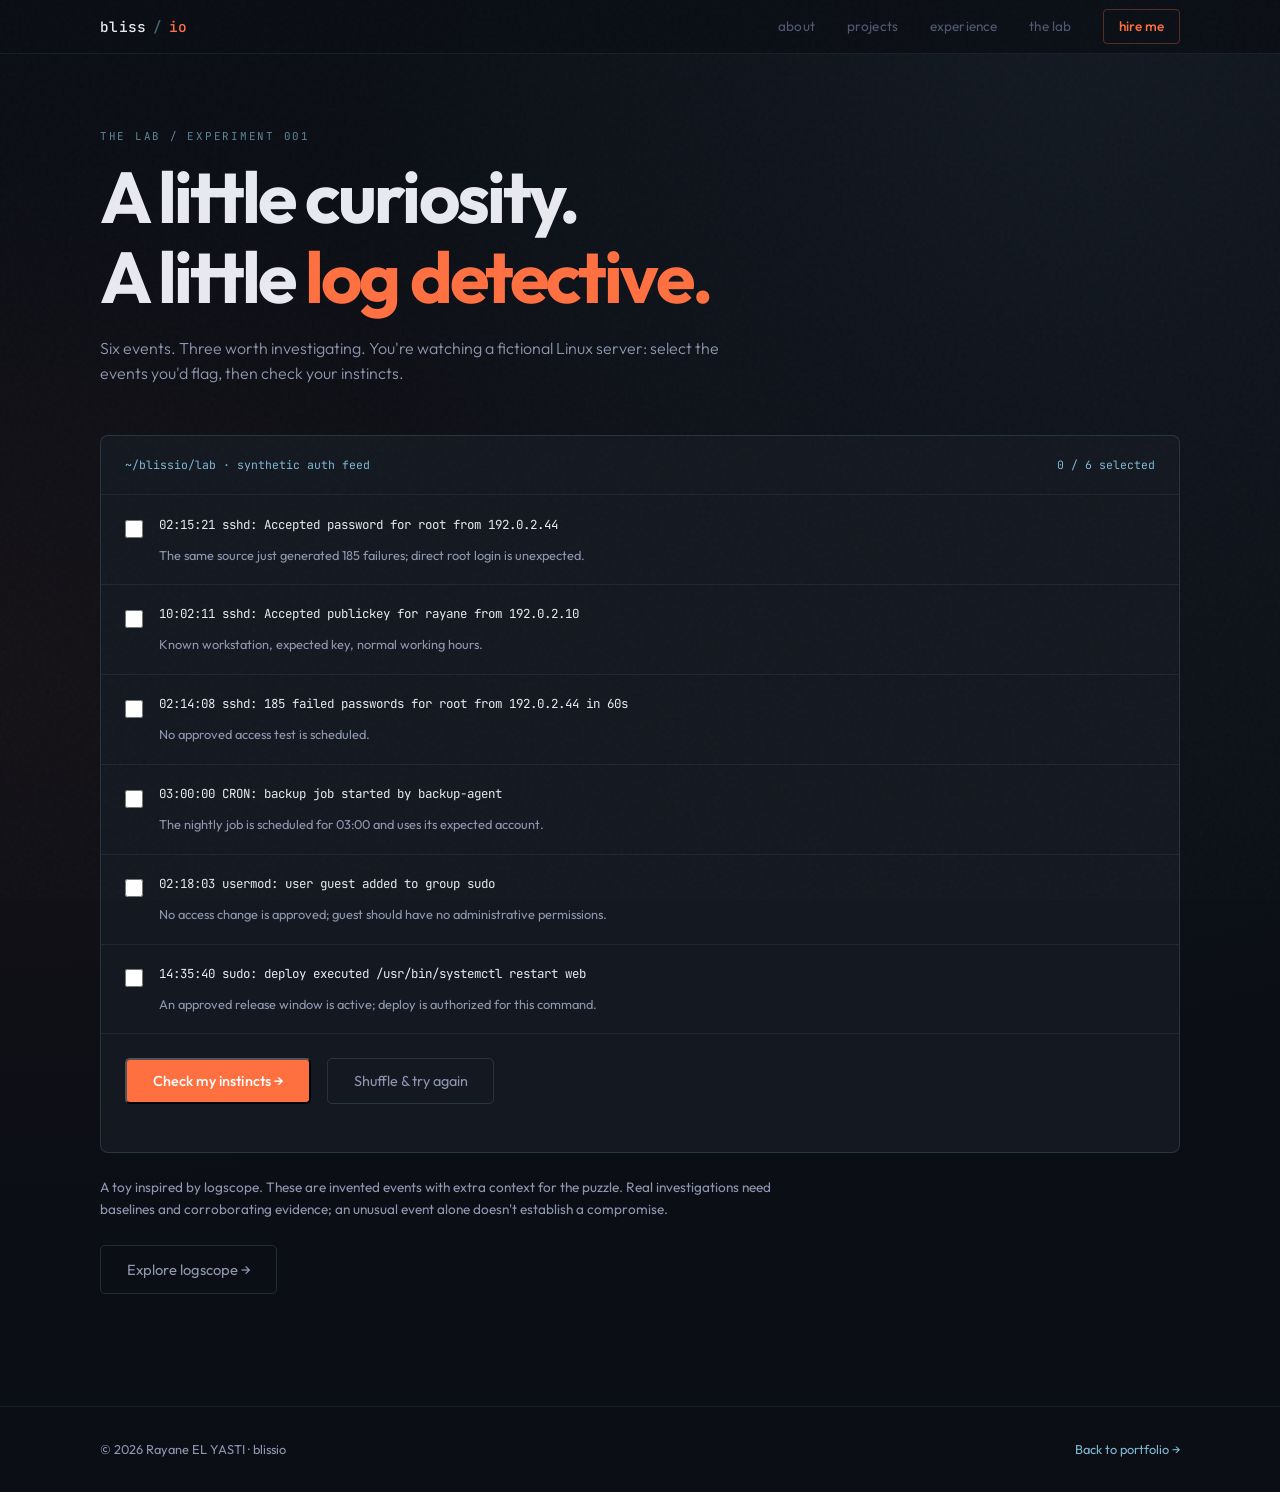
==== lab.html @ bffdbfb7 "Add interactive lab and refresh site styling Extracts the homepage styles into the shared stylesheet" ====
<!DOCTYPE html>
<html lang="en"><head><meta charset="UTF-8"><meta name="viewport" content="width=device-width,initial-scale=1"><title>The Lab · blissio</title><meta name="description" content="Play Log Detective: a small security puzzle by Rayane El Yasti."><link rel="icon" href="icon.png"><link rel="stylesheet" href="style.css"><link href="https://fonts.googleapis.com/css2?family=Outfit:wght@300;400;500;600;700&family=JetBrains+Mono:wght@400;500&display=swap" rel="stylesheet"><style>
.lab-heading { font-size:clamp(2.5rem,6vw,4.5rem);letter-spacing:-.04em;line-height:1.1; }
.lab-heading em { color:var(--accent);font-style:normal; }
.lab-panel { margin-top:3rem;border:1px solid var(--border-2);border-radius:8px;overflow:hidden;background:var(--bg-card); }
.lab-toolbar { padding:1.25rem 1.5rem;border-bottom:1px solid var(--border);display:flex;justify-content:space-between;gap:1rem;flex-wrap:wrap;font-family:'JetBrains Mono',monospace;font-size:.72rem;color:var(--fjord); }
.event { display:block;padding:1.2rem 1.5rem;border-bottom:1px solid var(--border);cursor:pointer; }
.event:hover { background:var(--bg-card-2); }
.event-line { display:flex;align-items:flex-start;gap:1rem; }
.event input { accent-color:var(--accent);margin-top:.35rem;flex:none;width:18px;height:18px; }
.event code { font-family:'JetBrains Mono',monospace;font-size:.78rem;overflow-wrap:anywhere;color:var(--text); }
.event small { display:block;color:var(--text-2);margin:.4rem 0 0 2.1rem;font-size:.8rem; }
.verdict { margin:.7rem 0 0 2.1rem;color:var(--fjord);font-size:.85rem; }
.lab-actions { padding:1.5rem;display:flex;gap:1rem;flex-wrap:wrap; }
.lab-actions button { font-family:inherit;cursor:pointer;font-size:.9rem; }
.result { padding:0 1.5rem 1.5rem;color:var(--fjord); }
.lab-note { color:var(--text-2);font-size:.85rem;margin-top:1.5rem;max-width:700px; }
</style></head><body class="inner-page"><nav class="navbar scrolled" id="navbar"><div class="nav-inner">
<a href="index.html" class="nav-logo">bliss<span class="nav-logo-slash">/</span><span class="nav-logo-accent">io</span></a>
<div class="nav-links" id="navLinks"><a href="index.html#about">about</a><a href="projects.html">projects</a><a href="index.html#experience">experience</a><a href="lab.html">the lab</a><a href="index.html#contact" class="nav-cta">hire me</a></div>
<button class="nav-toggle" id="navToggle" aria-label="Toggle menu" aria-expanded="false"><span></span><span></span><span></span></button></div></nav>
<main class="section page-main"><div class="container"><div class="section-label">the lab / experiment 001</div><h1 class="lab-heading">A little curiosity.<br>A little <em>log detective.</em></h1><p class="page-intro">Six events. Three worth investigating. You're watching a fictional Linux server: select the events you'd flag, then check your instincts.</p>
<div class="lab-panel"><div class="lab-toolbar"><span>~/blissio/lab · synthetic auth feed</span><span id="selection">0 / 6 selected</span></div><form id="game"><div id="events"></div><div class="lab-actions"><button class="btn-primary" type="submit">Check my instincts →</button><button class="btn-ghost" type="button" id="reset">Shuffle &amp; try again</button></div><div class="result" id="result" role="status" aria-live="polite"></div></form></div><p class="lab-note">A toy inspired by logscope. These are invented events with extra context for the puzzle. Real investigations need baselines and corroborating evidence; an unusual event alone doesn't establish a compromise.</p><a href="https://github.com/blissio/logscope" class="btn-ghost" style="margin-top:1.5rem">Explore logscope →</a></div></main><footer class="page-footer"><div class="container"><span>© 2026 Rayane EL YASTI · blissio</span><a href="index.html">Back to portfolio →</a></div></footer>
<script>document.getElementById('navToggle').addEventListener('click',function(){var open=document.getElementById('navLinks').classList.toggle('open');this.setAttribute('aria-expanded',String(open));});
const scenarios=[
{log:'02:14:08 sshd: 185 failed passwords for root from 192.0.2.44 in 60s',context:'No approved access test is scheduled.',flag:true,why:'The concentrated failures targeting root warrant investigation for brute-force activity.'},
{log:'10:02:11 sshd: Accepted publickey for rayane from 192.0.2.10',context:'Known workstation, expected key, normal working hours.',flag:false,why:'This matches the supplied access baseline. Keep the audit record; no additional flag is needed for this puzzle.'},
{log:'02:15:21 sshd: Accepted password for root from 192.0.2.44',context:'The same source just generated 185 failures; direct root login is unexpected.',flag:true,why:'A successful root login after concentrated failures is a high-priority event to investigate.'},
{log:'03:00:00 CRON: backup job started by backup-agent',context:'The nightly job is scheduled for 03:00 and uses its expected account.',flag:false,why:'The time and account match the documented backup schedule.'},
{log:'14:35:40 sudo: deploy executed /usr/bin/systemctl restart web',context:'An approved release window is active; deploy is authorized for this command.',flag:false,why:'This is consistent with an authorized deployment. Context prevents unnecessary alerts.'},
{log:'02:18:03 usermod: user guest added to group sudo',context:'No access change is approved; guest should have no administrative permissions.',flag:true,why:'An unexpected administrative privilege change warrants investigation, especially alongside the earlier login.'}
];
let round=[];
function render(){round=scenarios.slice();for(let i=round.length-1;i>0;i--){const j=Math.floor(Math.random()*(i+1));[round[i],round[j]]=[round[j],round[i]];}
const root=document.getElementById('events');root.replaceChildren();round.forEach((event,i)=>{const label=document.createElement('label');label.className='event';const line=document.createElement('div');line.className='event-line';const box=document.createElement('input');box.type='checkbox';box.name='event';box.value=i;const code=document.createElement('code');code.textContent=event.log;line.append(box,code);const context=document.createElement('small');context.textContent=event.context;label.append(line,context);root.append(label);});document.getElementById('result').textContent='';update();}
function update(){document.getElementById('selection').textContent=document.querySelectorAll('[name=event]:checked').length+' / 6 selected';}
document.getElementById('events').addEventListener('change',update);
document.getElementById('game').addEventListener('submit',function(e){e.preventDefault();let correct=0;document.querySelectorAll('.event').forEach((label,i)=>{const box=label.querySelector('input');const matched=box.checked===round[i].flag;if(matched)correct++;let verdict=label.querySelector('.verdict');if(!verdict){verdict=document.createElement('p');verdict.className='verdict';label.append(verdict);}verdict.textContent=(round[i].flag?'Investigate. ':'Expected activity. ')+round[i].why;box.disabled=true;});document.getElementById('result').textContent=correct+' / 6 decisions matched. '+(correct===6?'Sharp eyes. You caught all three signals without flagging the routine activity.':'Review the context above, then shuffle for another round.');});
document.getElementById('reset').addEventListener('click',render);render();
</script></body></html>
---- style.css ----
*, *::before, *::after { margin: 0; padding: 0; box-sizing: border-box; }

    :root {
        /* Norwegian winter palette  deep slate sky, fjord teal, warm orange fire */
        --bg:           #0b0e15;
        --bg-2:         #0f1219;
        --bg-card:      #141820;
        --bg-card-2:    #191e28;
        --border:       rgba(126,184,212,0.10);
        --border-2:     rgba(126,184,212,0.18);
        --text:         #e8eaf0;
        --text-2:       #8e97b0;
        --text-3:       #505870;
        --accent:       #ff7040;
        --accent-2:     #ff9268;
        --accent-glow:  rgba(255,112,64,0.20);
        --fjord:        #7eb8d4;
        --fjord-dim:    rgba(126,184,212,0.15);
        --fjord-glow:   rgba(126,184,212,0.08);
    }

    html { scroll-behavior: smooth; }

    body {
        font-family: 'Outfit', -apple-system, sans-serif;
        background: var(--bg);
        color: var(--text);
        line-height: 1.6;
        overflow-x: hidden;
        -webkit-font-smoothing: antialiased;
    }

    /* GRAIN OVERLAY  indie web texture */
    body::before {
        content: '';
        position: fixed; inset: 0; z-index: 9998;
        pointer-events: none;
        background-image: url("data:image/svg+xml,%3Csvg viewBox='0 0 256 256' xmlns='http://www.w3.org/2000/svg'%3E%3Cfilter id='noise'%3E%3CfeTurbulence type='fractalNoise' baseFrequency='0.9' numOctaves='4' stitchTiles='stitch'/%3E%3C/filter%3E%3Crect width='100%25' height='100%25' filter='url(%23noise)' opacity='1'/%3E%3C/svg%3E");
        opacity: 0.025;
    }

    /* REVEAL */
    .reveal, .reveal-left, .reveal-right {
        opacity: 0;
        transform: translateY(28px);
        transition: opacity 0.85s cubic-bezier(0.16, 1, 0.3, 1),
                    transform 0.85s cubic-bezier(0.16, 1, 0.3, 1);
    }
    .reveal-left  { transform: translateX(-28px); }
    .reveal-right { transform: translateX(28px); }
    .reveal.in-view, .reveal-left.in-view, .reveal-right.in-view { opacity: 1; transform: translate(0,0); }
    .delay-1 { transition-delay: 0.08s; }
    .delay-2 { transition-delay: 0.16s; }
    .delay-3 { transition-delay: 0.24s; }
    .delay-4 { transition-delay: 0.34s; }

    /* NAVBAR */
    .navbar {
        position: fixed; top: 0; left: 0; right: 0;
        z-index: 1000; padding: 0 2rem; height: 54px;
        display: flex; align-items: center;
        transition: background 0.35s, border-color 0.35s;
        border-bottom: 1px solid transparent;
    }
    .navbar.scrolled {
        background: rgba(11,14,21,0.88);
        backdrop-filter: blur(24px); -webkit-backdrop-filter: blur(24px);
        border-bottom-color: var(--border);
    }
    .nav-inner {
        width: 100%; max-width: 1080px; margin: 0 auto;
        display: flex; align-items: center; justify-content: space-between;
    }
    .nav-logo {
        font-family: 'JetBrains Mono', monospace;
        font-size: 0.9rem; font-weight: 500; letter-spacing: 0.02em;
        color: var(--text); text-decoration: none;
        display: flex; align-items: center; gap: 0.4rem;
    }
    .nav-logo-slash { color: var(--fjord); opacity: 0.5; }
    .nav-logo-accent { color: var(--accent); }
    .nav-links { display: flex; align-items: center; gap: 2rem; }
    .nav-links a {
        color: var(--text-3); text-decoration: none;
        font-size: 0.85rem; font-weight: 400;
        transition: color 0.2s; letter-spacing: 0.01em;
    }
    .nav-links a:hover { color: var(--text); }
    .nav-cta {
        color: var(--accent) !important; font-weight: 500 !important;
        border: 1px solid rgba(255,112,64,0.3) !important;
        padding: 0.35rem 0.9rem; border-radius: 4px;
        transition: background 0.2s, border-color 0.2s !important;
    }
    .nav-cta:hover { background: rgba(255,112,64,0.08) !important; border-color: rgba(255,112,64,0.5) !important; }
    .nav-toggle {
        display: none; flex-direction: column; gap: 5px;
        background: none; border: none; cursor: pointer; padding: 4px;
    }
    .nav-toggle span {
        display: block; width: 20px; height: 1.5px;
        background: var(--text); border-radius: 2px; transition: all 0.3s;
    }

    /* HERO */
    .hero {
        min-height: 100vh; display: flex; align-items: center;
        position: relative; overflow: hidden; padding: 8rem 2rem 5rem;
    }
    .hero-bg { position: absolute; inset: 0; z-index: 0; overflow: hidden; }
    .hero-aurora {
        position: absolute;
        width: 900px; height: 600px;
        top: -100px; right: -200px;
        background: radial-gradient(ellipse at 60% 40%,
            rgba(126,184,212,0.07) 0%,
            rgba(255,112,64,0.05) 40%,
            transparent 70%);
        animation: aurora-drift 14s ease-in-out infinite;
        transform-origin: center center;
    }
    .hero-aurora-2 {
        position: absolute;
        width: 600px; height: 400px;
        bottom: -50px; left: -150px;
        background: radial-gradient(ellipse,
            rgba(126,184,212,0.04) 0%,
            transparent 65%);
        animation: aurora-drift 20s ease-in-out infinite reverse;
    }
    @keyframes aurora-drift {
        0%, 100% { transform: translate(0,0) scale(1); opacity: 0.7; }
        33%       { transform: translate(30px,-20px) scale(1.05); opacity: 1; }
        66%       { transform: translate(-20px,15px) scale(0.97); opacity: 0.85; }
    }

    /* Subtle grid lines  quiet structure */
    .hero-grid {
        position: absolute; inset: 0;
        background-image:
            linear-gradient(rgba(126,184,212,0.025) 1px, transparent 1px),
            linear-gradient(90deg, rgba(126,184,212,0.025) 1px, transparent 1px);
        background-size: 60px 60px;
        mask-image: radial-gradient(ellipse 80% 80% at 50% 50%, black 0%, transparent 100%);
    }

    .hero-content {
        position: relative; z-index: 1;
        max-width: 960px; margin: 0 auto; width: 100%;
    }
    .hero-eyebrow {
        font-family: 'JetBrains Mono', monospace;
        font-size: 0.72rem; font-weight: 400; letter-spacing: 0.14em;
        text-transform: uppercase; color: var(--fjord);
        margin-bottom: 2rem; display: flex; align-items: center; gap: 0.75rem;
        opacity: 0.8;
    }
    .eyebrow-line { width: 28px; height: 1px; background: var(--fjord); opacity: 0.4; }

    .hero-title {
        font-size: clamp(3rem, 7.5vw, 6rem);
        font-weight: 700; line-height: 1.02;
        letter-spacing: -0.035em; margin-bottom: 0.5rem;
    }
    .hero-title .line { display: block; }
    .hero-title .dim  { color: var(--text-3); }
    /* The italic lora line  the personality moment */
    .hero-title .lora-line {
        font-family: 'Lora', Georgia, serif;
        font-style: italic; font-weight: 400;
        font-size: 0.88em;
        color: var(--accent);
        letter-spacing: -0.01em;
    }

    .hero-sub {
        font-size: 1.05rem; color: var(--text-2); font-weight: 300;
        max-width: 500px; line-height: 1.8; margin-bottom: 2.5rem;
        margin-top: 1.5rem;
    }
    .hero-sub code {
        font-family: 'JetBrains Mono', monospace; font-size: 0.88em;
        color: var(--fjord); background: var(--fjord-glow);
        padding: 0.1em 0.35em; border-radius: 3px;
    }
    .hero-actions { display: flex; gap: 1rem; flex-wrap: wrap; align-items: center; }

    /* Subtle location tag */
    .hero-location {
        font-family: 'JetBrains Mono', monospace;
        font-size: 0.7rem; color: var(--text-3);
        letter-spacing: 0.08em; margin-top: 2.5rem;
        display: flex; align-items: center; gap: 0.5rem;
    }
    .hero-location::before { content: '// '; color: var(--text-3); opacity: 0.5; }

    .hero-scroll-hint {
        position: absolute; bottom: 2.5rem; left: 50%;
        transform: translateX(-50%);
        display: flex; flex-direction: column; align-items: center; gap: 0.5rem;
        color: var(--text-3); font-size: 0.65rem; letter-spacing: 0.14em; text-transform: uppercase;
    }
    .scroll-line {
        width: 1px; height: 36px;
        background: linear-gradient(to bottom, var(--fjord), transparent);
        opacity: 0.4;
        animation: scroll-anim 2s ease-in-out infinite;
    }
    @keyframes scroll-anim {
        0%   { transform: scaleY(0); transform-origin: top; }
        50%  { transform: scaleY(1); transform-origin: top; }
        51%  { transform: scaleY(1); transform-origin: bottom; }
        100% { transform: scaleY(0); transform-origin: bottom; }
    }

    /* BUTTONS */
    .btn-primary {
        display: inline-block; background: var(--accent); color: #fff;
        text-decoration: none; padding: 0.75rem 1.6rem; border-radius: 5px;
        font-size: 0.92rem; font-weight: 500;
        transition: background 0.2s, transform 0.2s, box-shadow 0.2s;
        letter-spacing: 0.01em;
    }
    .btn-primary:hover {
        background: var(--accent-2); transform: translateY(-1px);
        box-shadow: 0 8px 28px var(--accent-glow);
    }
    .btn-ghost {
        display: inline-block; background: transparent; color: var(--text-2);
        text-decoration: none; padding: 0.75rem 1.6rem; border-radius: 5px;
        font-size: 0.92rem; font-weight: 400; border: 1px solid var(--border-2);
        transition: color 0.2s, border-color 0.2s, background 0.2s;
    }
    .btn-ghost:hover {
        color: var(--text); border-color: rgba(126,184,212,0.3);
        background: var(--fjord-glow);
    }

    /* SECTIONS */
    .section { padding: 7rem 2rem; }
    .section-alt { background: var(--bg-2); }
    .container { max-width: 1080px; margin: 0 auto; }
    .section-header { margin-bottom: 3.5rem; }
    .section-header h2 {
        font-size: clamp(1.9rem, 4vw, 3rem);
        font-weight: 700; letter-spacing: -0.025em; line-height: 1.1;
    }
    .section-label {
        font-family: 'JetBrains Mono', monospace;
        font-size: 0.68rem; font-weight: 400; letter-spacing: 0.16em;
        text-transform: uppercase; color: var(--fjord); margin-bottom: 0.75rem;
        opacity: 0.7;
    }

    /* INDIE DIVIDER  the signature texture element */
    .indie-rule {
        display: flex; align-items: center; gap: 0.75rem;
        margin: 0 0 3rem;
        color: var(--text-3);
        font-family: 'JetBrains Mono', monospace;
        font-size: 0.65rem; letter-spacing: 0.08em; opacity: 0.4;
    }
    .indie-rule::before { content: ' ✦ '; }
    .indie-rule::after  { content: ' ✦ '; }

    /* NOW STRIP */
    .now-strip {
        border-top: 1px solid var(--border);
        border-bottom: 1px solid var(--border);
        padding: 1.25rem 2rem;
        background: var(--bg-2);
        overflow: hidden;
    }
    .now-inner {
        max-width: 1080px; margin: 0 auto;
        display: flex; align-items: center; gap: 1.5rem; flex-wrap: wrap;
    }
    .now-label {
        font-family: 'JetBrains Mono', monospace;
        font-size: 0.66rem; font-weight: 500; letter-spacing: 0.14em;
        text-transform: uppercase; color: var(--accent);
        display: flex; align-items: center; gap: 0.5rem; white-space: nowrap;
    }
    .now-dot {
        width: 5px; height: 5px; border-radius: 50%; background: var(--accent);
        animation: dot-blink 2.4s ease-in-out infinite;
    }
    @keyframes dot-blink {
        0%, 100% { opacity: 1; } 50% { opacity: 0.3; }
    }
    .now-sep { color: var(--text-3); opacity: 0.3; font-family: 'JetBrains Mono', monospace; }
    .now-items { display: flex; gap: 0.75rem; flex-wrap: wrap; }
    .now-item {
        font-size: 0.78rem; color: var(--text-2);
        padding: 0.2rem 0.65rem;
        border: 1px solid var(--border); border-radius: 3px;
        background: var(--bg-card);
        font-family: 'JetBrains Mono', monospace;
        letter-spacing: 0.01em;
    }

    /* ABOUT */
    .about-layout {
        display: grid; grid-template-columns: 280px 1fr;
        gap: 5rem; align-items: start;
    }
    .about-image-wrap { position: relative; }
    .about-img-frame {
        position: relative; border-radius: 8px; overflow: hidden;
        aspect-ratio: 3/4;
        border: 1px solid var(--border-2);
    }
    .about-img { width: 100%; height: 100%; object-fit: cover; display: block; }
    .about-badge {
        margin-top: 1rem;
        display: flex; align-items: center; gap: 0.5rem;
        font-size: 0.75rem; color: var(--text-3);
        font-family: 'JetBrains Mono', monospace; letter-spacing: 0.04em;
    }
    .badge-dot { width: 6px; height: 6px; border-radius: 50%; background: #4ade80; animation: dot-blink 2.4s ease-in-out infinite; }

    /* Flags */
    .about-flags {
        display: flex; gap: 0.5rem; margin-top: 0.75rem; align-items: center;
    }
    .flag { font-size: 1.2rem; }
    .flag-label { font-size: 0.7rem; color: var(--text-3); font-family: 'JetBrains Mono', monospace; }

    .about-text h2 {
        font-size: clamp(1.8rem, 3.5vw, 2.6rem);
        font-weight: 700; letter-spacing: -0.025em; line-height: 1.1; margin-bottom: 1.5rem;
    }
    .about-text h2 em {
        font-family: 'Lora', Georgia, serif;
        font-style: italic; font-weight: 400; color: var(--fjord);
        font-size: 0.9em;
    }
    .about-text p {
        color: var(--text-2); font-weight: 300;
        font-size: 0.97rem; line-height: 1.85; margin-bottom: 1.1rem;
    }
    .about-text p:last-of-type { margin-bottom: 0; }
    .about-text code {
        font-family: 'JetBrains Mono', monospace; font-size: 0.86em;
        color: var(--fjord); background: var(--fjord-glow);
        padding: 0.1em 0.32em; border-radius: 3px;
    }
    .about-chips { display: flex; flex-wrap: wrap; gap: 0.4rem; margin: 1.5rem 0; }
    .chip {
        font-size: 0.73rem; color: var(--text-3);
        padding: 0.25rem 0.65rem; border: 1px solid var(--border);
        border-radius: 3px; background: var(--bg-card);
        font-family: 'JetBrains Mono', monospace; letter-spacing: 0.02em;
    }

    /* STATS ROW */
    .stats-row {
        display: grid; grid-template-columns: repeat(3, 1fr);
        gap: 1px; background: var(--border);
        border: 1px solid var(--border); border-radius: 6px;
        overflow: hidden; margin-top: 2rem;
    }
    .stat-cell { background: var(--bg-card); padding: 1.1rem 1.25rem; text-align: center; }
    .stat-num {
        font-size: 1.6rem; font-weight: 700; color: var(--text);
        letter-spacing: -0.04em; line-height: 1;
    }
    .stat-num .acc { color: var(--accent); }
    .stat-num .fj  { color: var(--fjord); }
    .stat-label { font-size: 0.65rem; color: var(--text-3); text-transform: uppercase; letter-spacing: 0.1em; margin-top: 0.3rem; font-family: 'JetBrains Mono', monospace; }

    /* PROJECTS */
    .projects-grid { display: grid; grid-template-columns: repeat(3, 1fr); gap: 1px; background: var(--border); border: 1px solid var(--border); border-radius: 8px; overflow: hidden; }
    .project-card {
        background: var(--bg-card); padding: 1.75rem;
        transition: background 0.25s; cursor: pointer;
        text-decoration: none; color: inherit; display: block;
    }
    .project-card:hover { background: var(--bg-card-2); }
    .project-card.wip { opacity: 0.75; }
    .project-card.wip:hover { opacity: 1; background: var(--bg-card-2); }
    .project-emoji { font-size: 1.5rem; margin-bottom: 0.9rem; display: block; }
    .project-tag {
        font-family: 'JetBrains Mono', monospace;
        font-size: 0.65rem; letter-spacing: 0.1em; text-transform: uppercase;
        color: var(--fjord); margin-bottom: 0.5rem; display: block; opacity: 0.7;
    }
    .project-card h3 { font-size: 0.97rem; font-weight: 600; margin-bottom: 0.5rem; color: var(--text); line-height: 1.3; }
    .project-card p { font-size: 0.82rem; color: var(--text-2); line-height: 1.65; margin-bottom: 1rem; font-weight: 300; }
    .project-link { font-size: 0.78rem; color: var(--accent); font-weight: 500; }
    .project-wip-link { font-size: 0.78rem; color: var(--text-3); }
    .project-award {
        display: inline-block; font-size: 0.62rem; font-weight: 600;
        padding: 0.15rem 0.5rem; border-radius: 3px;
        background: rgba(255,112,64,0.1); color: var(--accent);
        border: 1px solid rgba(255,112,64,0.2);
        font-family: 'JetBrains Mono', monospace; letter-spacing: 0.06em;
        margin-bottom: 0.5rem; display: block;
    }

    /* EXPERIENCE */
    .exp-list { display: flex; flex-direction: column; }
    .exp-item {
        display: grid; grid-template-columns: 150px 1fr;
        gap: 2rem; padding: 2rem 0;
        border-bottom: 1px solid var(--border);
    }
    .exp-item:first-child { border-top: 1px solid var(--border); }
    .exp-date { font-family: 'JetBrains Mono', monospace; font-size: 0.72rem; color: var(--text-3); line-height: 1.6; padding-top: 0.15rem; }
    .exp-now { display: block; color: var(--accent); margin-bottom: 0.3rem; font-size: 0.62rem; letter-spacing: 0.1em; text-transform: uppercase; }
    .exp-role { font-size: 0.97rem; font-weight: 600; color: var(--text); margin-bottom: 0.2rem; }
    .exp-org { font-size: 0.85rem; color: var(--fjord); font-weight: 400; margin-bottom: 0.75rem; opacity: 0.8; }
    .exp-org span { color: var(--text-3); }
    .exp-body { font-size: 0.85rem; color: var(--text-2); line-height: 1.75; font-weight: 300; }
    .exp-tags { display: flex; gap: 0.35rem; flex-wrap: wrap; margin-top: 0.65rem; }
    .exp-tag {
        font-size: 0.65rem; color: var(--text-3);
        font-family: 'JetBrains Mono', monospace;
        padding: 0.12rem 0.45rem; border: 1px solid var(--border);
        border-radius: 3px; background: var(--bg);
    }

    /* POSTS */
    .posts-list { display: flex; flex-direction: column; }
    .post-item { border-bottom: 1px solid var(--border); }
    .post-item:first-child { border-top: 1px solid var(--border); }
    .post-item-inner { padding: 2rem 0; cursor: pointer; }
    .post-item-inner:hover .post-title { color: var(--accent); }
    .post-item-inner:hover .post-read-more { opacity: 0.6; }
    .post-meta { display: flex; align-items: center; gap: 1rem; flex-wrap: wrap; margin-bottom: 0.5rem; }
    .post-date { font-family: 'JetBrains Mono', monospace; font-size: 0.68rem; color: var(--text-3); letter-spacing: 0.06em; }
    .post-tags { display: flex; gap: 0.35rem; flex-wrap: wrap; }
    .post-tag { font-size: 0.65rem; color: var(--fjord); font-family: 'JetBrains Mono', monospace; opacity: 0.7; }
    .post-title { font-size: 1.15rem; font-weight: 600; color: var(--text); line-height: 1.35; margin-bottom: 0.5rem; transition: color 0.2s; letter-spacing: -0.01em; }
    .post-excerpt { font-size: 0.85rem; color: var(--text-2); line-height: 1.7; font-weight: 300; margin-bottom: 0.6rem; }
    .post-read-more { font-size: 0.78rem; color: var(--accent); font-weight: 500; transition: opacity 0.2s; }

    /* MODALS */
    .post-modal { position: fixed; inset: 0; z-index: 2000; pointer-events: none; opacity: 0; transition: opacity 0.3s; }
    .post-modal.open { pointer-events: all; opacity: 1; }
    .modal-backdrop { position: absolute; inset: 0; background: rgba(7,9,14,0.92); backdrop-filter: blur(16px); -webkit-backdrop-filter: blur(16px); }
    .modal-panel {
        position: absolute; top: 50%; left: 50%;
        transform: translate(-50%, -46%);
        width: min(680px, 92vw); max-height: 85vh; overflow-y: auto;
        background: var(--bg-card-2); border: 1px solid var(--border-2);
        border-radius: 10px; padding: 3rem;
        transition: transform 0.35s cubic-bezier(0.16, 1, 0.3, 1);
    }
    .post-modal.open .modal-panel { transform: translate(-50%, -50%); }
    .modal-panel::-webkit-scrollbar { width: 3px; }
    .modal-panel::-webkit-scrollbar-thumb { background: var(--border-2); border-radius: 2px; }
    .modal-close {
        position: absolute; top: 1.25rem; right: 1.25rem;
        background: rgba(255,255,255,0.05); border: 1px solid var(--border);
        color: var(--text-3); width: 30px; height: 30px; border-radius: 4px;
        cursor: pointer; font-size: 0.78rem;
        display: flex; align-items: center; justify-content: center; transition: all 0.2s;
    }
    .modal-close:hover { background: rgba(255,255,255,0.1); color: var(--text); }
    .modal-meta { display: flex; align-items: center; gap: 1rem; flex-wrap: wrap; margin-bottom: 1rem; }
    .modal-title { font-size: 1.5rem; font-weight: 700; line-height: 1.25; letter-spacing: -0.02em; margin-bottom: 1.5rem; }
    .modal-content { font-size: 0.95rem; color: var(--text-2); line-height: 1.85; font-weight: 300; }
    .modal-content p { margin-bottom: 1rem; }

    /* FOOTER */
    .footer { padding: 6rem 2rem 3rem; background: var(--bg); border-top: 1px solid var(--border); }
    .footer-inner { display: grid; grid-template-columns: 1.5fr 1fr; gap: 4rem; padding-bottom: 4rem; border-bottom: 1px solid var(--border); }
    .footer-headline { font-size: clamp(1.75rem, 3.5vw, 2.6rem); font-weight: 700; letter-spacing: -0.025em; margin-bottom: 1rem; line-height: 1.15; }
    .footer-headline em { font-family: 'Lora', serif; font-style: italic; font-weight: 400; color: var(--fjord); }
    .footer-left p { color: var(--text-2); font-weight: 300; font-size: 0.95rem; max-width: 400px; line-height: 1.75; }
    .footer-links { display: flex; gap: 3rem; align-items: flex-start; }
    .footer-col { display: flex; flex-direction: column; gap: 0.7rem; }
    .footer-col-label { font-family: 'JetBrains Mono', monospace; font-size: 0.65rem; font-weight: 500; letter-spacing: 0.12em; text-transform: uppercase; color: var(--text-3); margin-bottom: 0.25rem; }
    .footer-col a { color: var(--text-2); text-decoration: none; font-size: 0.88rem; transition: color 0.2s; }
    .footer-col a:hover { color: var(--text); }
    .footer-bottom { display: flex; justify-content: space-between; align-items: center; padding-top: 2rem; font-family: 'JetBrains Mono', monospace; font-size: 0.65rem; color: var(--text-3); flex-wrap: wrap; gap: 0.5rem; letter-spacing: 0.04em; }

    /* CURSOR TRAIL */
    .cursor-trail {
        position: absolute; width: 3px; height: 3px;
        background: var(--fjord); border-radius: 50%;
        pointer-events: none; opacity: 0; z-index: 9999;
        animation: trail-fade 0.7s ease-out forwards;
    }
    @keyframes trail-fade { 0% { opacity: 0.4; transform: scale(1); } 100% { opacity: 0; transform: scale(0); } }

    /* RESPONSIVE */
    @media (max-width: 900px) {
        .about-layout { grid-template-columns: 1fr; gap: 3rem; }
        .about-image-wrap { max-width: 260px; }
        .footer-inner { grid-template-columns: 1fr; gap: 3rem; }
        .exp-item { grid-template-columns: 1fr; gap: 0.5rem; }
        .projects-grid { grid-template-columns: 1fr 1fr; }
    }
    @media (max-width: 768px) {
        .nav-links { display: none; position: fixed; top: 54px; left: 0; right: 0; background: rgba(11,14,21,0.98); backdrop-filter: blur(20px); flex-direction: column; padding: 2rem; gap: 1.5rem; border-bottom: 1px solid var(--border); }
        .nav-links.open { display: flex; }
        .nav-toggle { display: flex; }
        .section { padding: 5rem 1.25rem; }
        .projects-grid { grid-template-columns: 1fr; background: none; border: none; border-radius: 0; gap: 1px; }
        .project-card { border: 1px solid var(--border); border-radius: 8px; margin-bottom: 0; }
        .footer-links { gap: 2rem; }
        .modal-panel { padding: 2rem 1.5rem; }
        .now-items { gap: 0.5rem; }
    }
    @media (max-width: 480px) {
        .hero-actions { flex-direction: column; }
        .stats-row { grid-template-columns: 1fr 1fr; }
        .stats-row .stat-cell:last-child { grid-column: 1 / -1; }
    }

/* Shared inner pages */
.page-main { min-height:calc(100vh - 110px); padding-top:8rem; position:relative; }
body.inner-page { background:radial-gradient(ellipse at 85% 0%,rgba(126,184,212,.07),transparent 50%),radial-gradient(ellipse at 0% 45%,rgba(255,112,64,.04),transparent 50%),var(--bg); }
.page-intro { max-width:640px; color:var(--text-2); margin-top:1.25rem; font-weight:300; }
.project-meta { display:flex; flex-wrap:wrap; gap:1rem; font-family:'JetBrains Mono',monospace; font-size:.68rem; color:var(--text-2); margin-bottom:1rem; }
.project-lang { color:var(--fjord); font-family:'JetBrains Mono',monospace; font-size:.68rem; margin-bottom:.5rem; }
.projects-loading { grid-column:1/-1; padding:3rem; color:var(--text-2); }
.page-footer { border-top:1px solid var(--border); padding:2rem; color:var(--text-2); font-size:.8rem; }
.page-footer .container { display:flex; justify-content:space-between; gap:1rem; flex-wrap:wrap; }
.page-footer a { color:var(--fjord); text-decoration:none; }
a:focus-visible,button:focus-visible,input:focus-visible { outline:2px solid var(--fjord); outline-offset:5px; }
@media(prefers-reduced-motion:reduce){ *,*::before,*::after { animation:none!important;scroll-behavior:auto!important;transition:none!important; } .reveal,.reveal-left,.reveal-right { opacity:1;transform:none; } }

.section-header h1 { font-size:clamp(1.9rem,4vw,3rem);font-weight:700;letter-spacing:-.025em;line-height:1.1; }
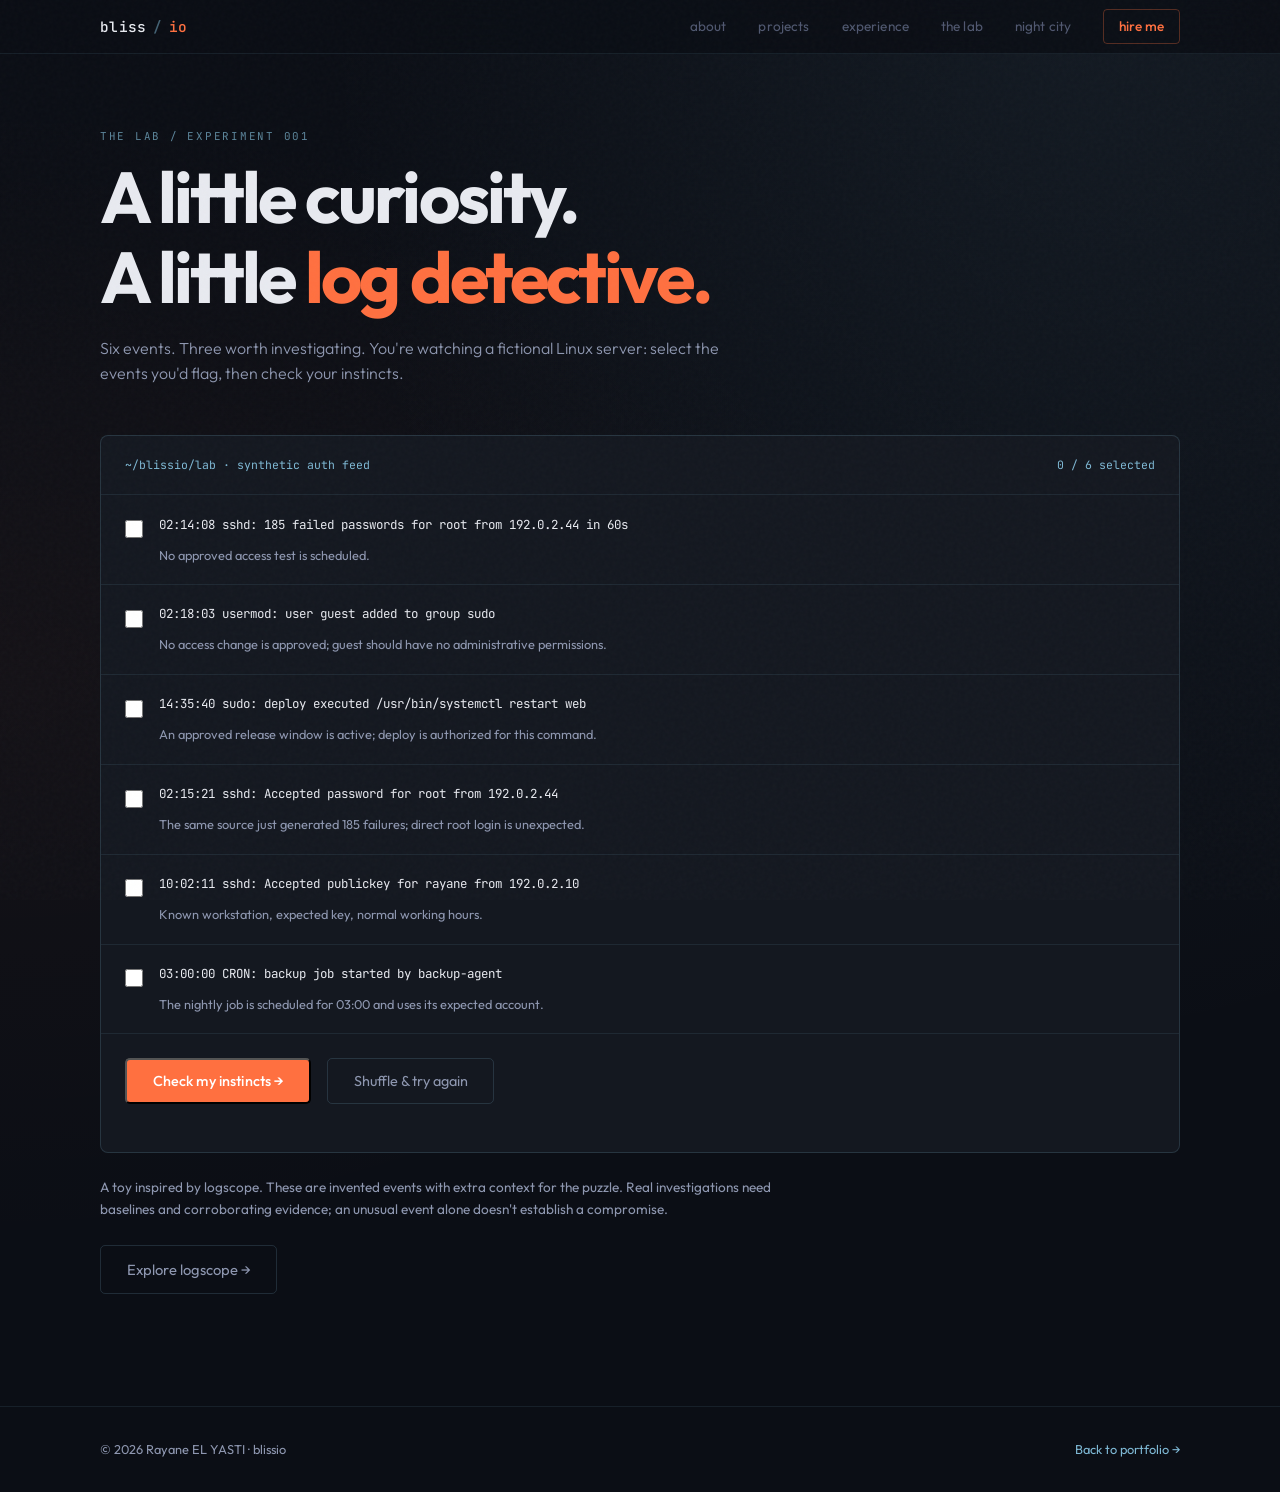
==== commit 89f8a2ed: "Add Night City fan shrine Adds a Cyberpunk-themed shrine page with character dossiers, anime favorit" ====
--- a/lab.html
+++ b/lab.html
@@ -17,7 +17,7 @@
 .lab-note { color:var(--text-2);font-size:.85rem;margin-top:1.5rem;max-width:700px; }
 </style></head><body class="inner-page"><nav class="navbar scrolled" id="navbar"><div class="nav-inner">
 <a href="index.html" class="nav-logo">bliss<span class="nav-logo-slash">/</span><span class="nav-logo-accent">io</span></a>
-<div class="nav-links" id="navLinks"><a href="index.html#about">about</a><a href="projects.html">projects</a><a href="index.html#experience">experience</a><a href="lab.html">the lab</a><a href="index.html#contact" class="nav-cta">hire me</a></div>
+<div class="nav-links" id="navLinks"><a href="index.html#about">about</a><a href="projects.html">projects</a><a href="index.html#experience">experience</a><a href="lab.html">the lab</a><a href="shrine.html">night city</a><a href="index.html#contact" class="nav-cta">hire me</a></div>
 <button class="nav-toggle" id="navToggle" aria-label="Toggle menu" aria-expanded="false"><span></span><span></span><span></span></button></div></nav>
 <main class="section page-main"><div class="container"><div class="section-label">the lab / experiment 001</div><h1 class="lab-heading">A little curiosity.<br>A little <em>log detective.</em></h1><p class="page-intro">Six events. Three worth investigating. You're watching a fictional Linux server: select the events you'd flag, then check your instincts.</p>
 <div class="lab-panel"><div class="lab-toolbar"><span>~/blissio/lab · synthetic auth feed</span><span id="selection">0 / 6 selected</span></div><form id="game"><div id="events"></div><div class="lab-actions"><button class="btn-primary" type="submit">Check my instincts →</button><button class="btn-ghost" type="button" id="reset">Shuffle &amp; try again</button></div><div class="result" id="result" role="status" aria-live="polite"></div></form></div><p class="lab-note">A toy inspired by logscope. These are invented events with extra context for the puzzle. Real investigations need baselines and corroborating evidence; an unusual event alone doesn't establish a compromise.</p><a href="https://github.com/blissio/logscope" class="btn-ghost" style="margin-top:1.5rem">Explore logscope →</a></div></main><footer class="page-footer"><div class="container"><span>© 2026 Rayane EL YASTI · blissio</span><a href="index.html">Back to portfolio →</a></div></footer>
